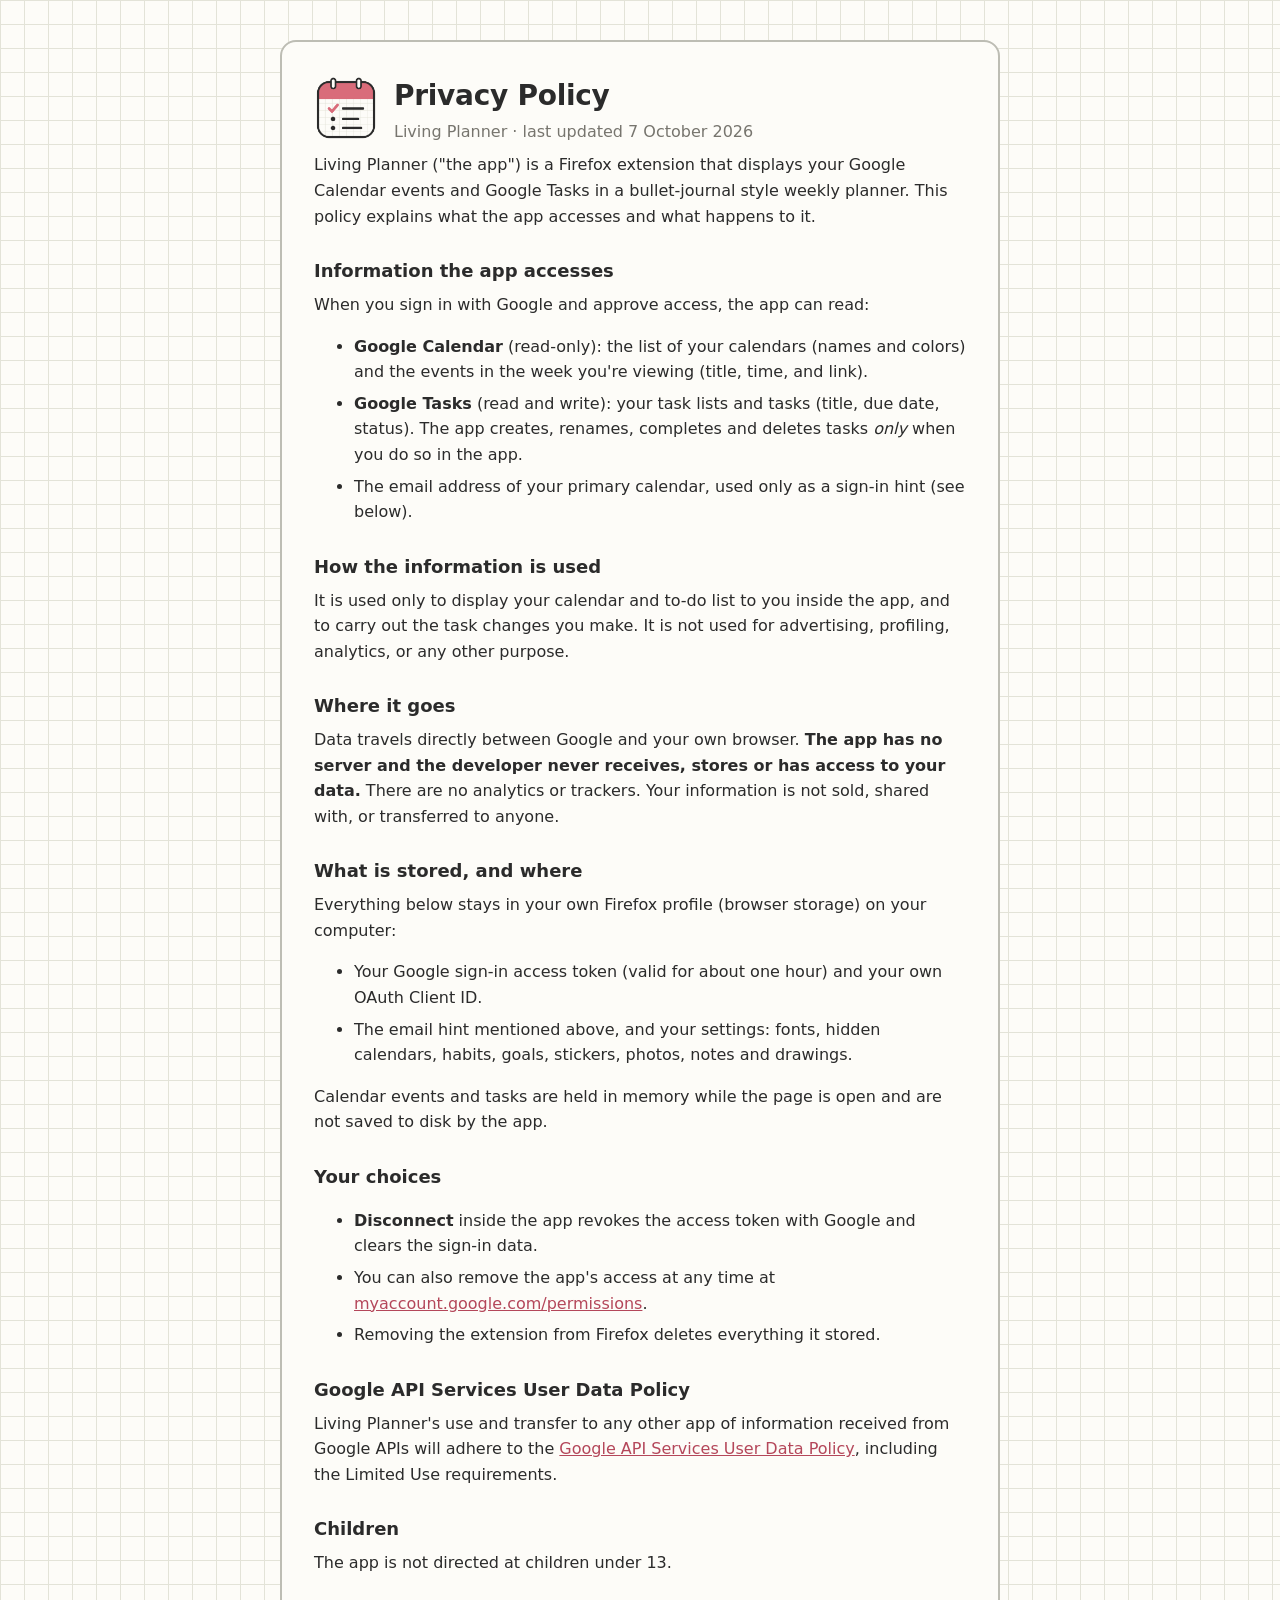
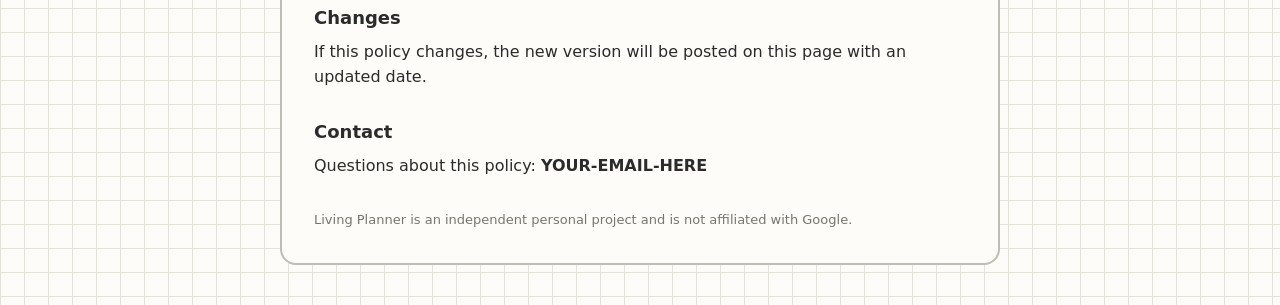
==== docs/privacy.html @ e44640a5 "Add logo, extension icons, homepage, privacy policy and Google branding guide Co-Authored-By: Claude" ====
<!doctype html>
<html lang="en">
<head>
<meta charset="utf-8"><meta name="viewport" content="width=device-width, initial-scale=1">
<title>Privacy Policy – Living Planner</title>
<link rel="icon" href="logo-120.png">
<style>
:root{--paper:#fdfcf8;--ink:#2b2b2b;--soft:#77756e;--accent:#d96c7a;--line:#e3e3d8}
*{box-sizing:border-box}
body{margin:0;font:16px/1.6 Inter,system-ui,-apple-system,"Segoe UI",sans-serif;color:var(--ink);background-color:var(--paper);
 background-image:linear-gradient(var(--line) 1px,transparent 1px),linear-gradient(90deg,var(--line) 1px,transparent 1px);background-size:24px 24px}
main{max-width:720px;margin:40px auto;padding:32px;background:var(--paper);border:2px solid #bdbdb4;border-radius:16px}
header{display:flex;align-items:center;gap:16px;margin-bottom:8px}
header img{width:64px;height:64px}
h1{font-size:28px;margin:0;letter-spacing:-.01em}
h2{font-size:18px;margin:28px 0 6px}
p,li{margin:6px 0}
a{color:#b4475a}
.tag{color:var(--soft);margin:0 0 20px}
footer{margin-top:32px;color:var(--soft);font-size:13px}
code{background:#f3f1e8;padding:1px 5px;border-radius:5px;font-size:14px}
</style>
</head>
<body>
<main>
  <header>
    <img src="logo-120.png" alt="Living Planner logo">
    <div><h1>Privacy Policy</h1><p class="tag" style="margin:0">Living Planner · last updated 7 October 2026</p></div>
  </header>

  <p>Living Planner ("the app") is a Firefox extension that displays your Google Calendar events and Google Tasks in a
  bullet-journal style weekly planner. This policy explains what the app accesses and what happens to it.</p>

  <h2>Information the app accesses</h2>
  <p>When you sign in with Google and approve access, the app can read:</p>
  <ul>
    <li><b>Google Calendar</b> (read-only): the list of your calendars (names and colors) and the events in the week you're viewing (title, time, and link).</li>
    <li><b>Google Tasks</b> (read and write): your task lists and tasks (title, due date, status). The app creates, renames, completes and deletes tasks <i>only</i> when you do so in the app.</li>
    <li>The email address of your primary calendar, used only as a sign-in hint (see below).</li>
  </ul>

  <h2>How the information is used</h2>
  <p>It is used only to display your calendar and to-do list to you inside the app, and to carry out the task changes you make.
  It is not used for advertising, profiling, analytics, or any other purpose.</p>

  <h2>Where it goes</h2>
  <p>Data travels directly between Google and your own browser. <b>The app has no server and the developer never receives, stores or has access to your data.</b>
  There are no analytics or trackers. Your information is not sold, shared with, or transferred to anyone.</p>

  <h2>What is stored, and where</h2>
  <p>Everything below stays in your own Firefox profile (browser storage) on your computer:</p>
  <ul>
    <li>Your Google sign-in access token (valid for about one hour) and your own OAuth Client ID.</li>
    <li>The email hint mentioned above, and your settings: fonts, hidden calendars, habits, goals, stickers, photos, notes and drawings.</li>
  </ul>
  <p>Calendar events and tasks are held in memory while the page is open and are not saved to disk by the app.</p>

  <h2>Your choices</h2>
  <ul>
    <li><b>Disconnect</b> inside the app revokes the access token with Google and clears the sign-in data.</li>
    <li>You can also remove the app's access at any time at <a href="https://myaccount.google.com/permissions">myaccount.google.com/permissions</a>.</li>
    <li>Removing the extension from Firefox deletes everything it stored.</li>
  </ul>

  <h2>Google API Services User Data Policy</h2>
  <p>Living Planner's use and transfer to any other app of information received from Google APIs will adhere to the
  <a href="https://developers.google.com/terms/api-services-user-data-policy">Google API Services User Data Policy</a>,
  including the Limited Use requirements.</p>

  <h2>Children</h2>
  <p>The app is not directed at children under 13.</p>

  <h2>Changes</h2>
  <p>If this policy changes, the new version will be posted on this page with an updated date.</p>

  <h2>Contact</h2>
  <p>Questions about this policy: <b>YOUR-EMAIL-HERE</b></p>

  <footer>Living Planner is an independent personal project and is not affiliated with Google.</footer>
</main>
</body>
</html>
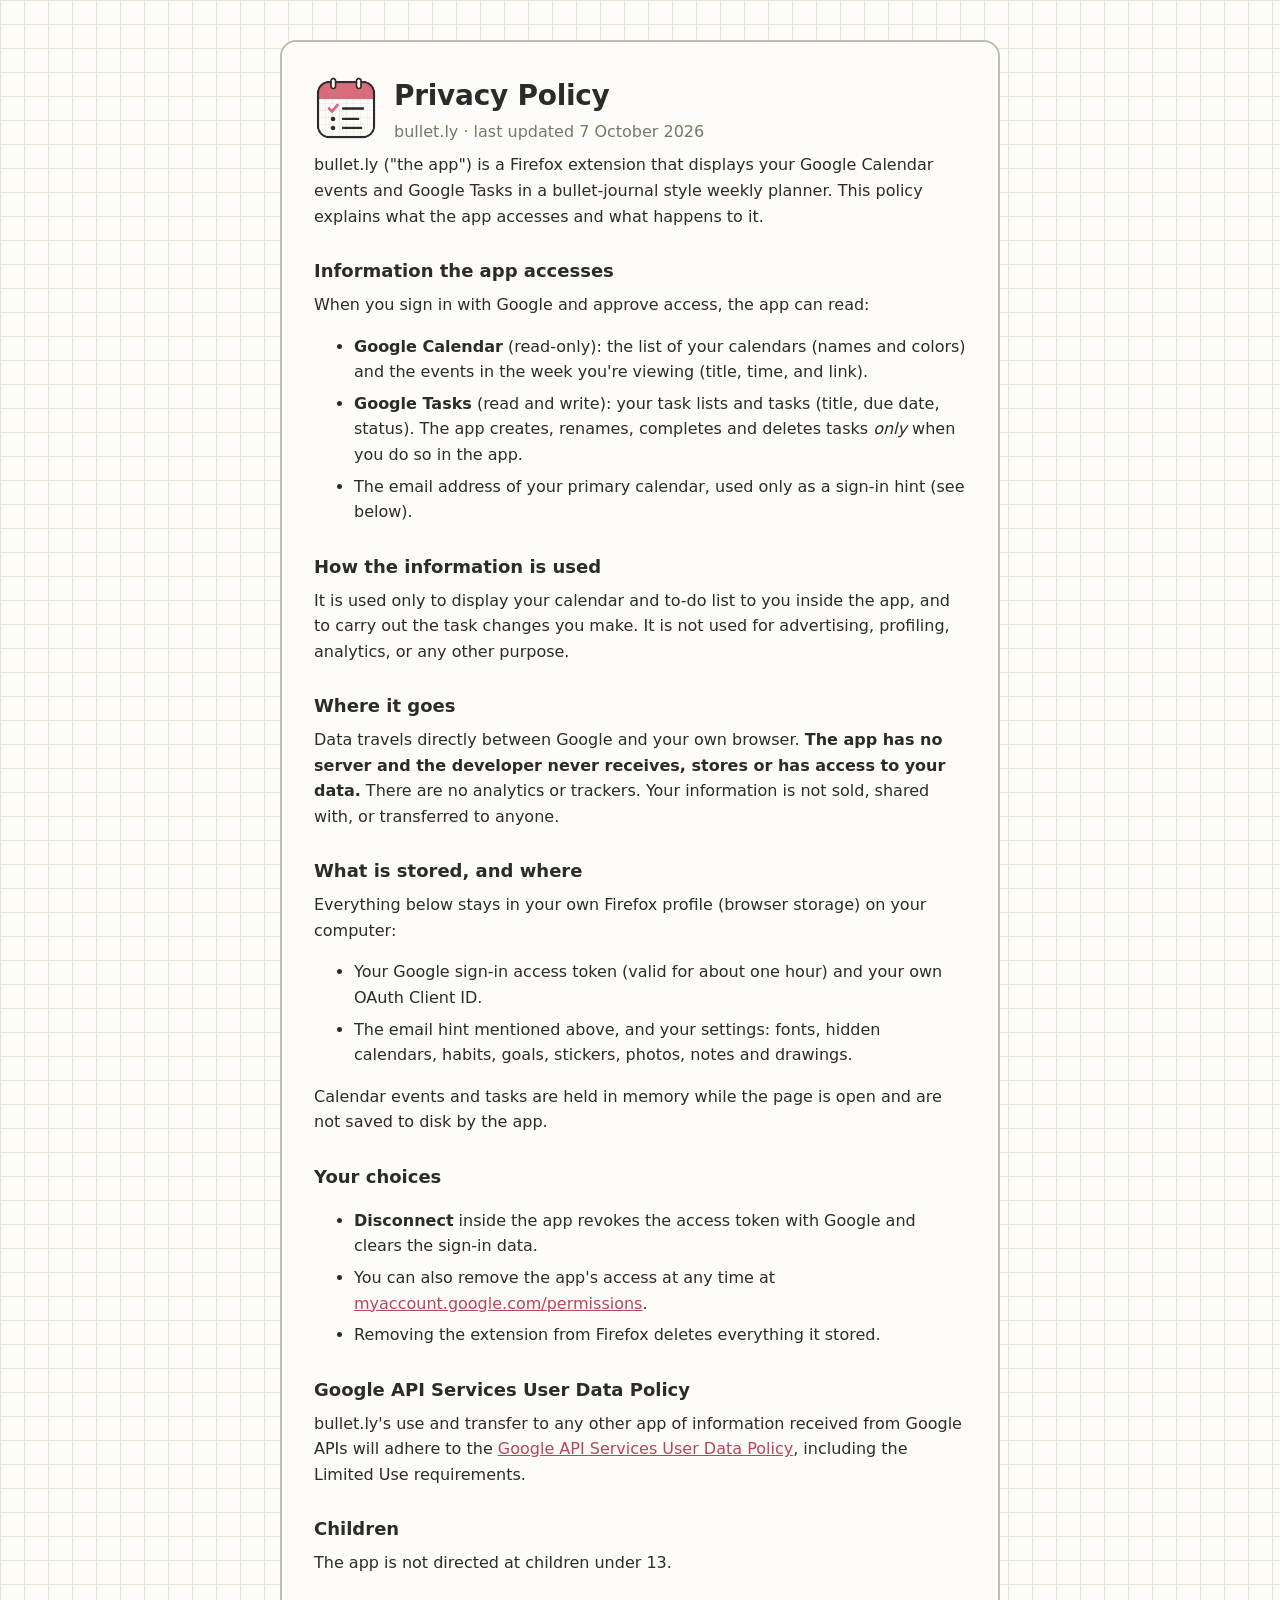
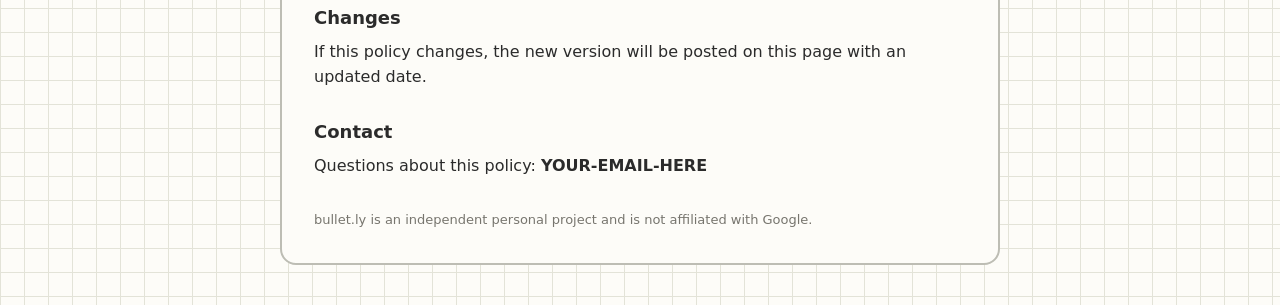
==== commit 9fc8c936: "Rename project to bullet.ly; update branding pages and Google guide Co-Authored-By: Claude Sonnet 5." ====
--- a/docs/privacy.html
+++ b/docs/privacy.html
@@ -2,7 +2,7 @@
 <html lang="en">
 <head>
 <meta charset="utf-8"><meta name="viewport" content="width=device-width, initial-scale=1">
-<title>Privacy Policy – Living Planner</title>
+<title>Privacy Policy – bullet.ly</title>
 <link rel="icon" href="logo-120.png">
 <style>
 :root{--paper:#fdfcf8;--ink:#2b2b2b;--soft:#77756e;--accent:#d96c7a;--line:#e3e3d8}
@@ -24,11 +24,11 @@
 <body>
 <main>
   <header>
-    <img src="logo-120.png" alt="Living Planner logo">
-    <div><h1>Privacy Policy</h1><p class="tag" style="margin:0">Living Planner · last updated 7 October 2026</p></div>
+    <img src="logo-120.png" alt="bullet.ly logo">
+    <div><h1>Privacy Policy</h1><p class="tag" style="margin:0">bullet.ly · last updated 7 October 2026</p></div>
   </header>
 
-  <p>Living Planner ("the app") is a Firefox extension that displays your Google Calendar events and Google Tasks in a
+  <p>bullet.ly ("the app") is a Firefox extension that displays your Google Calendar events and Google Tasks in a
   bullet-journal style weekly planner. This policy explains what the app accesses and what happens to it.</p>
 
   <h2>Information the app accesses</h2>
@@ -63,7 +63,7 @@
   </ul>
 
   <h2>Google API Services User Data Policy</h2>
-  <p>Living Planner's use and transfer to any other app of information received from Google APIs will adhere to the
+  <p>bullet.ly's use and transfer to any other app of information received from Google APIs will adhere to the
   <a href="https://developers.google.com/terms/api-services-user-data-policy">Google API Services User Data Policy</a>,
   including the Limited Use requirements.</p>
 
@@ -76,7 +76,7 @@
   <h2>Contact</h2>
   <p>Questions about this policy: <b>YOUR-EMAIL-HERE</b></p>
 
-  <footer>Living Planner is an independent personal project and is not affiliated with Google.</footer>
+  <footer>bullet.ly is an independent personal project and is not affiliated with Google.</footer>
 </main>
 </body>
 </html>
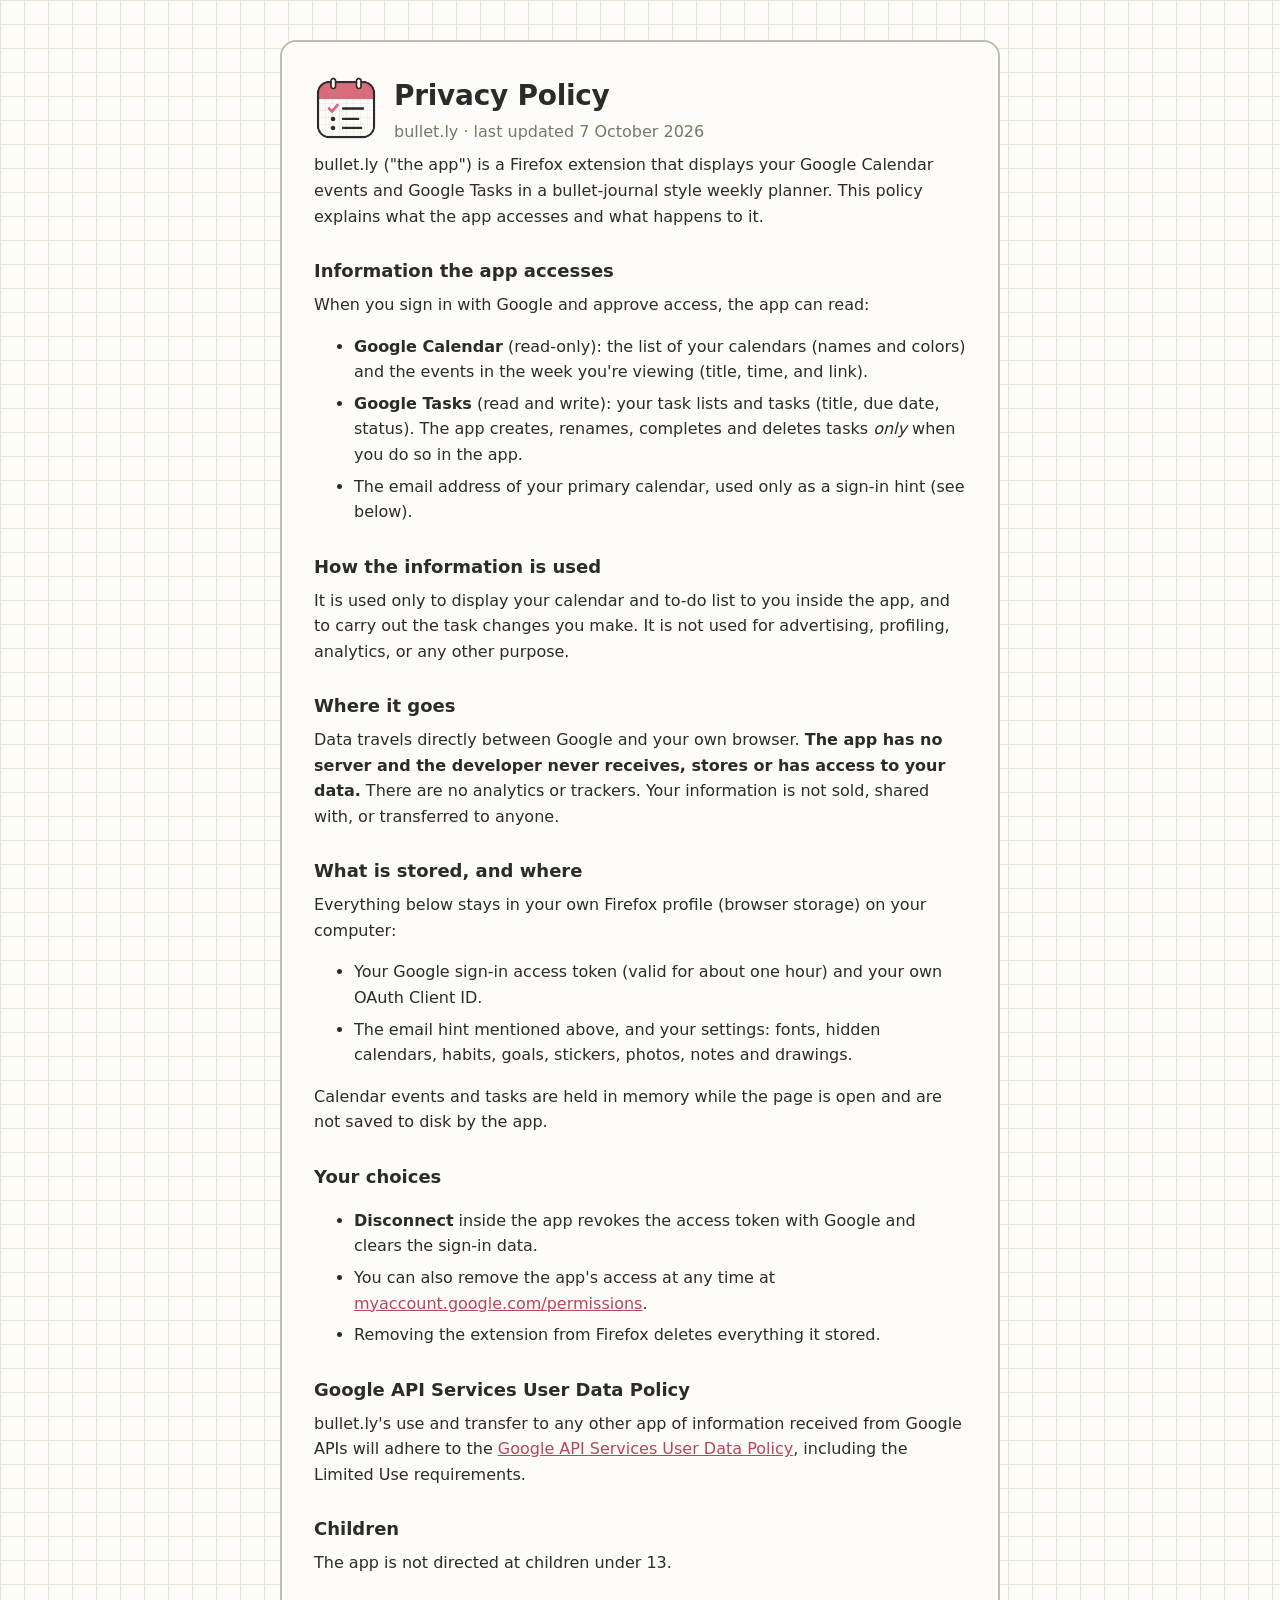
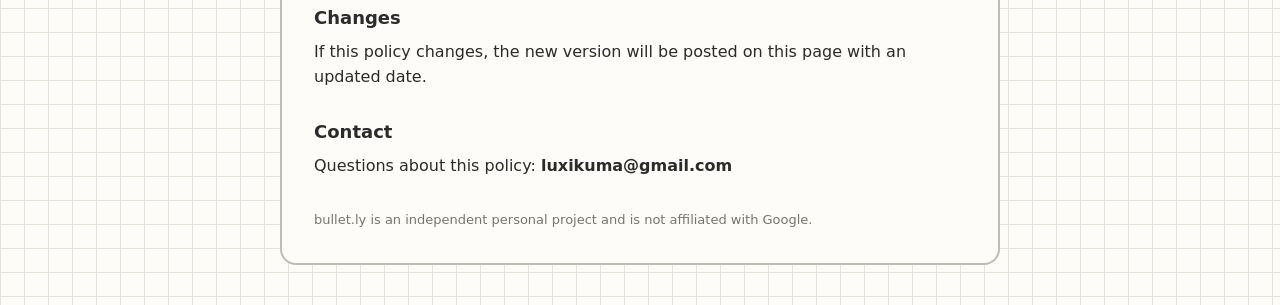
==== commit 124ad545: "Update privacy.html" ====
--- a/docs/privacy.html
+++ b/docs/privacy.html
@@ -74,7 +74,7 @@
   <p>If this policy changes, the new version will be posted on this page with an updated date.</p>
 
   <h2>Contact</h2>
-  <p>Questions about this policy: <b>YOUR-EMAIL-HERE</b></p>
+  <p>Questions about this policy: <b>luxikuma@gmail.com</b></p>
 
   <footer>bullet.ly is an independent personal project and is not affiliated with Google.</footer>
 </main>
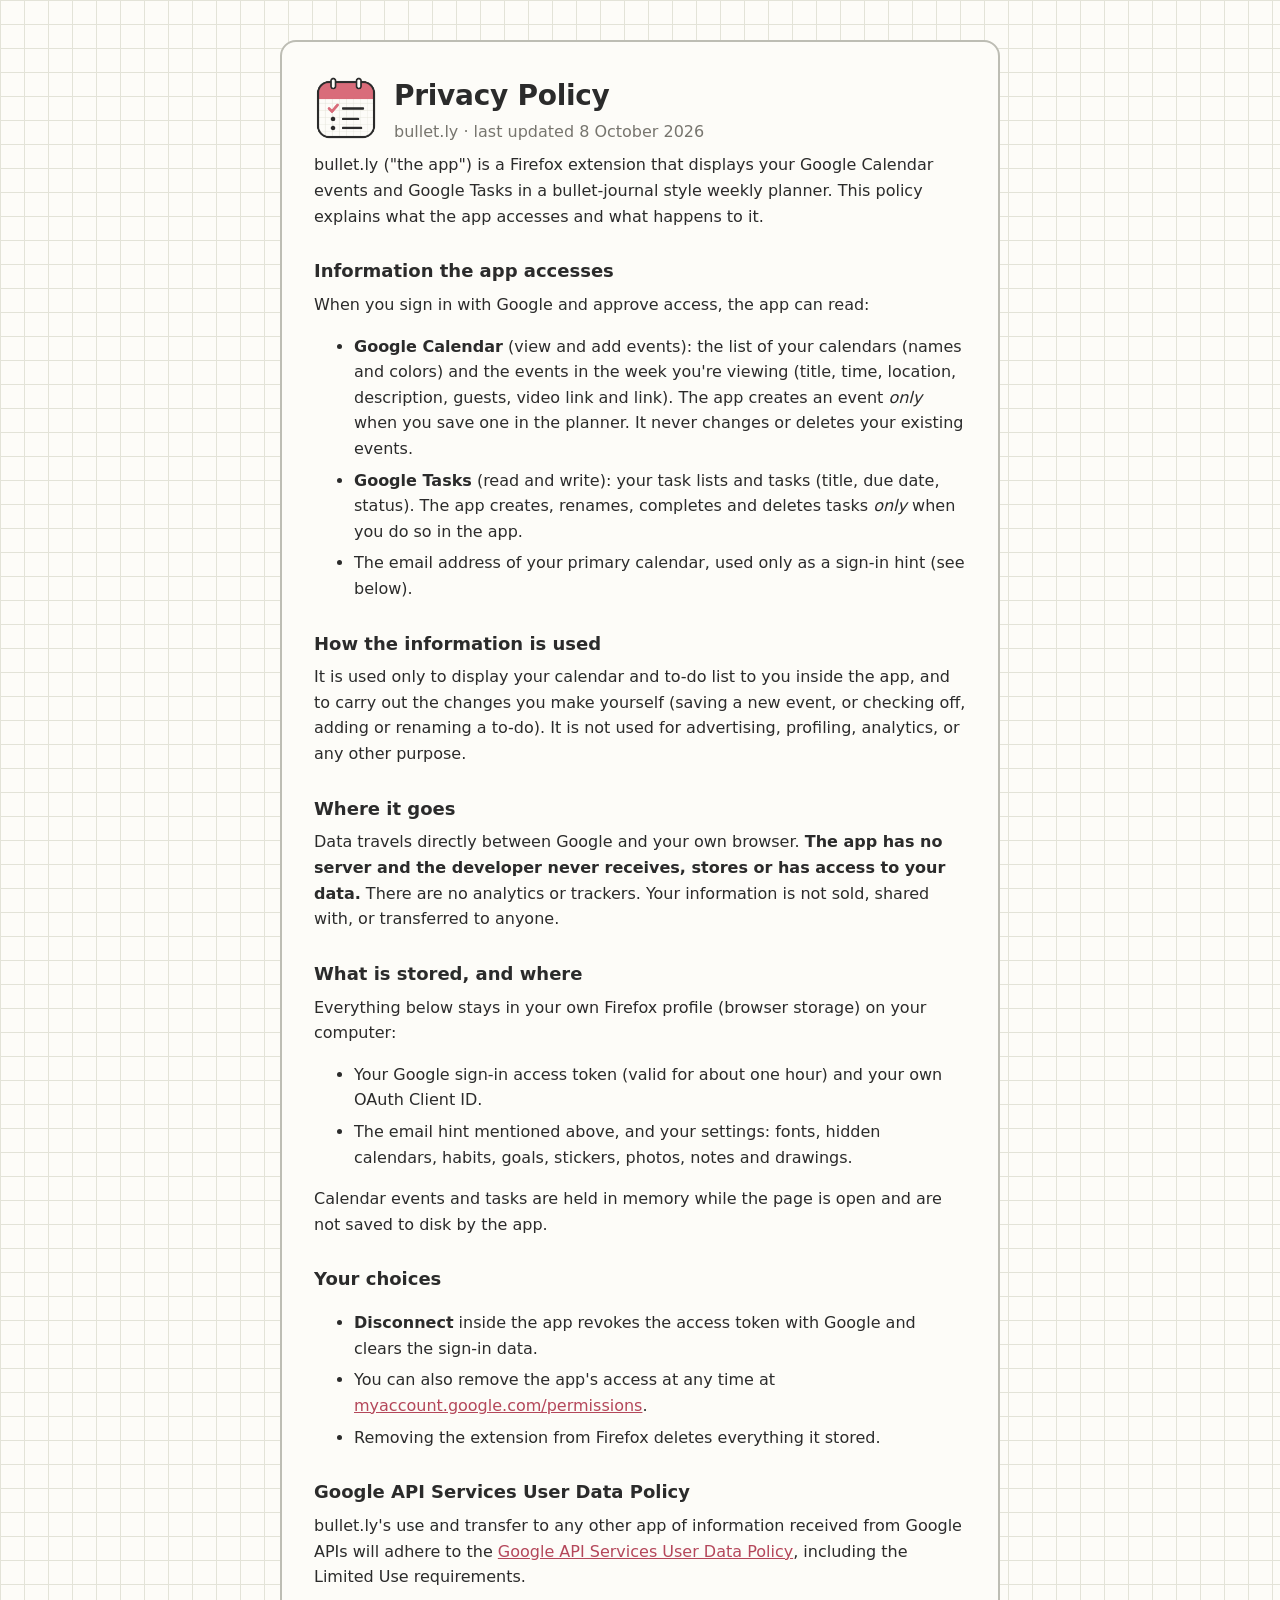
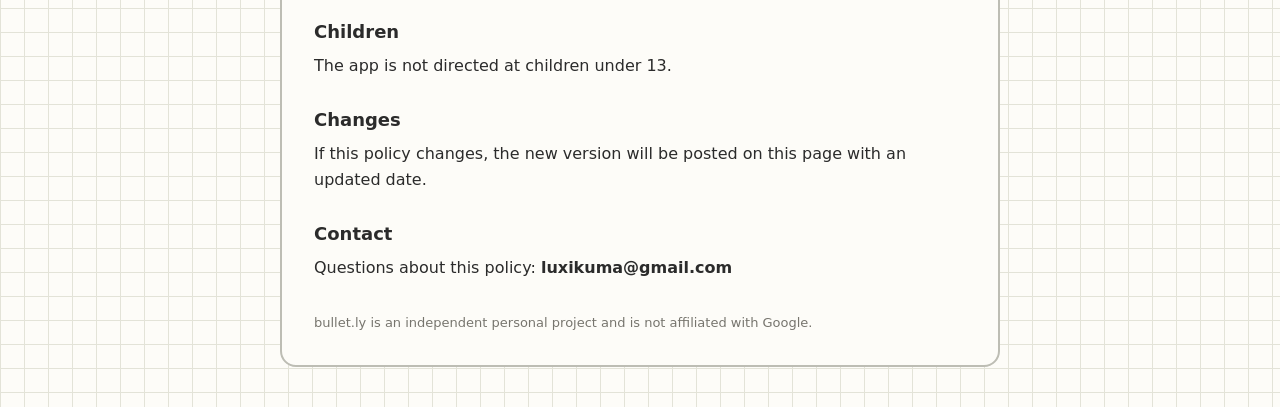
==== commit b15ec436: "Add event creation: drag on the schedule or click an all-day box, form with calendar/location/descri" ====
--- a/docs/privacy.html
+++ b/docs/privacy.html
@@ -25,7 +25,7 @@
 <main>
   <header>
     <img src="logo-120.png" alt="bullet.ly logo">
-    <div><h1>Privacy Policy</h1><p class="tag" style="margin:0">bullet.ly · last updated 7 October 2026</p></div>
+    <div><h1>Privacy Policy</h1><p class="tag" style="margin:0">bullet.ly · last updated 8 October 2026</p></div>
   </header>
 
   <p>bullet.ly ("the app") is a Firefox extension that displays your Google Calendar events and Google Tasks in a
@@ -34,13 +34,13 @@
   <h2>Information the app accesses</h2>
   <p>When you sign in with Google and approve access, the app can read:</p>
   <ul>
-    <li><b>Google Calendar</b> (read-only): the list of your calendars (names and colors) and the events in the week you're viewing (title, time, and link).</li>
+    <li><b>Google Calendar</b> (view and add events): the list of your calendars (names and colors) and the events in the week you're viewing (title, time, location, description, guests, video link and link). The app creates an event <i>only</i> when you save one in the planner. It never changes or deletes your existing events.</li>
     <li><b>Google Tasks</b> (read and write): your task lists and tasks (title, due date, status). The app creates, renames, completes and deletes tasks <i>only</i> when you do so in the app.</li>
     <li>The email address of your primary calendar, used only as a sign-in hint (see below).</li>
   </ul>
 
   <h2>How the information is used</h2>
-  <p>It is used only to display your calendar and to-do list to you inside the app, and to carry out the task changes you make.
+  <p>It is used only to display your calendar and to-do list to you inside the app, and to carry out the changes you make yourself (saving a new event, or checking off, adding or renaming a to-do).
   It is not used for advertising, profiling, analytics, or any other purpose.</p>
 
   <h2>Where it goes</h2>
